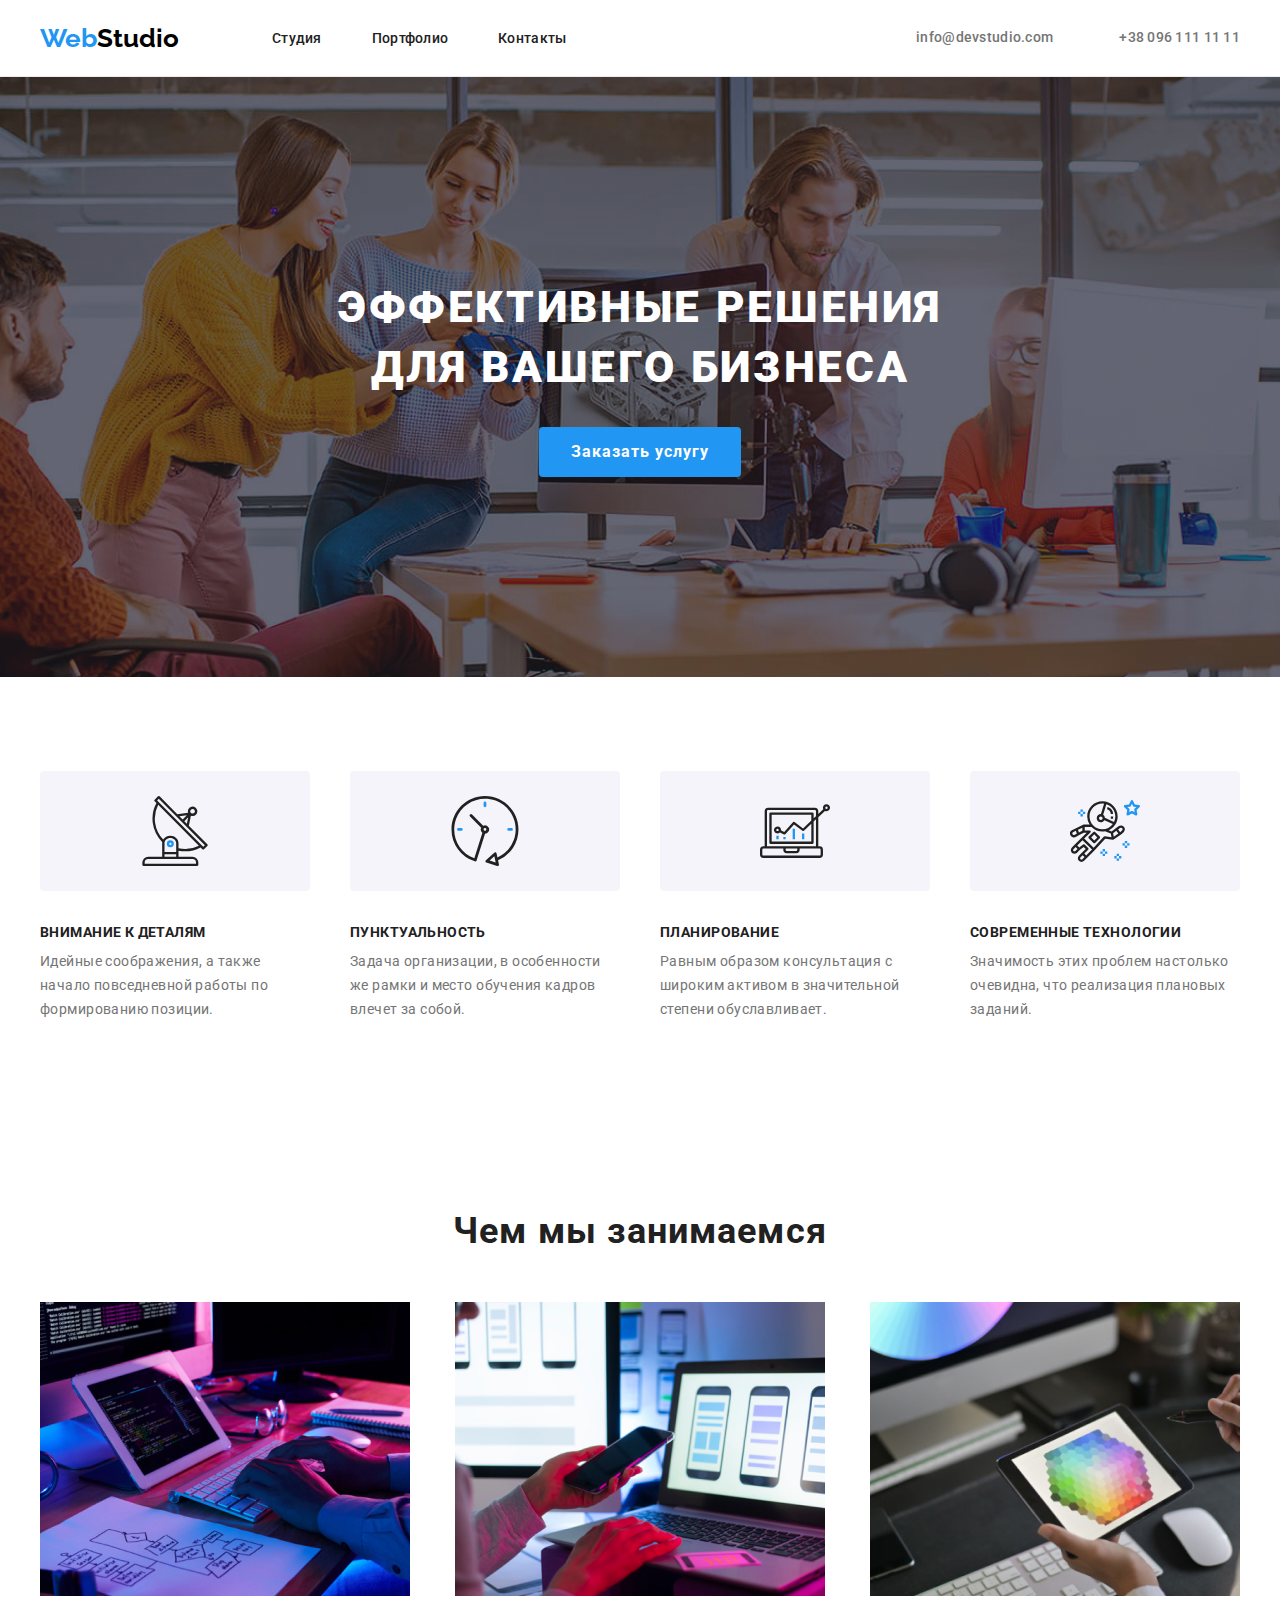
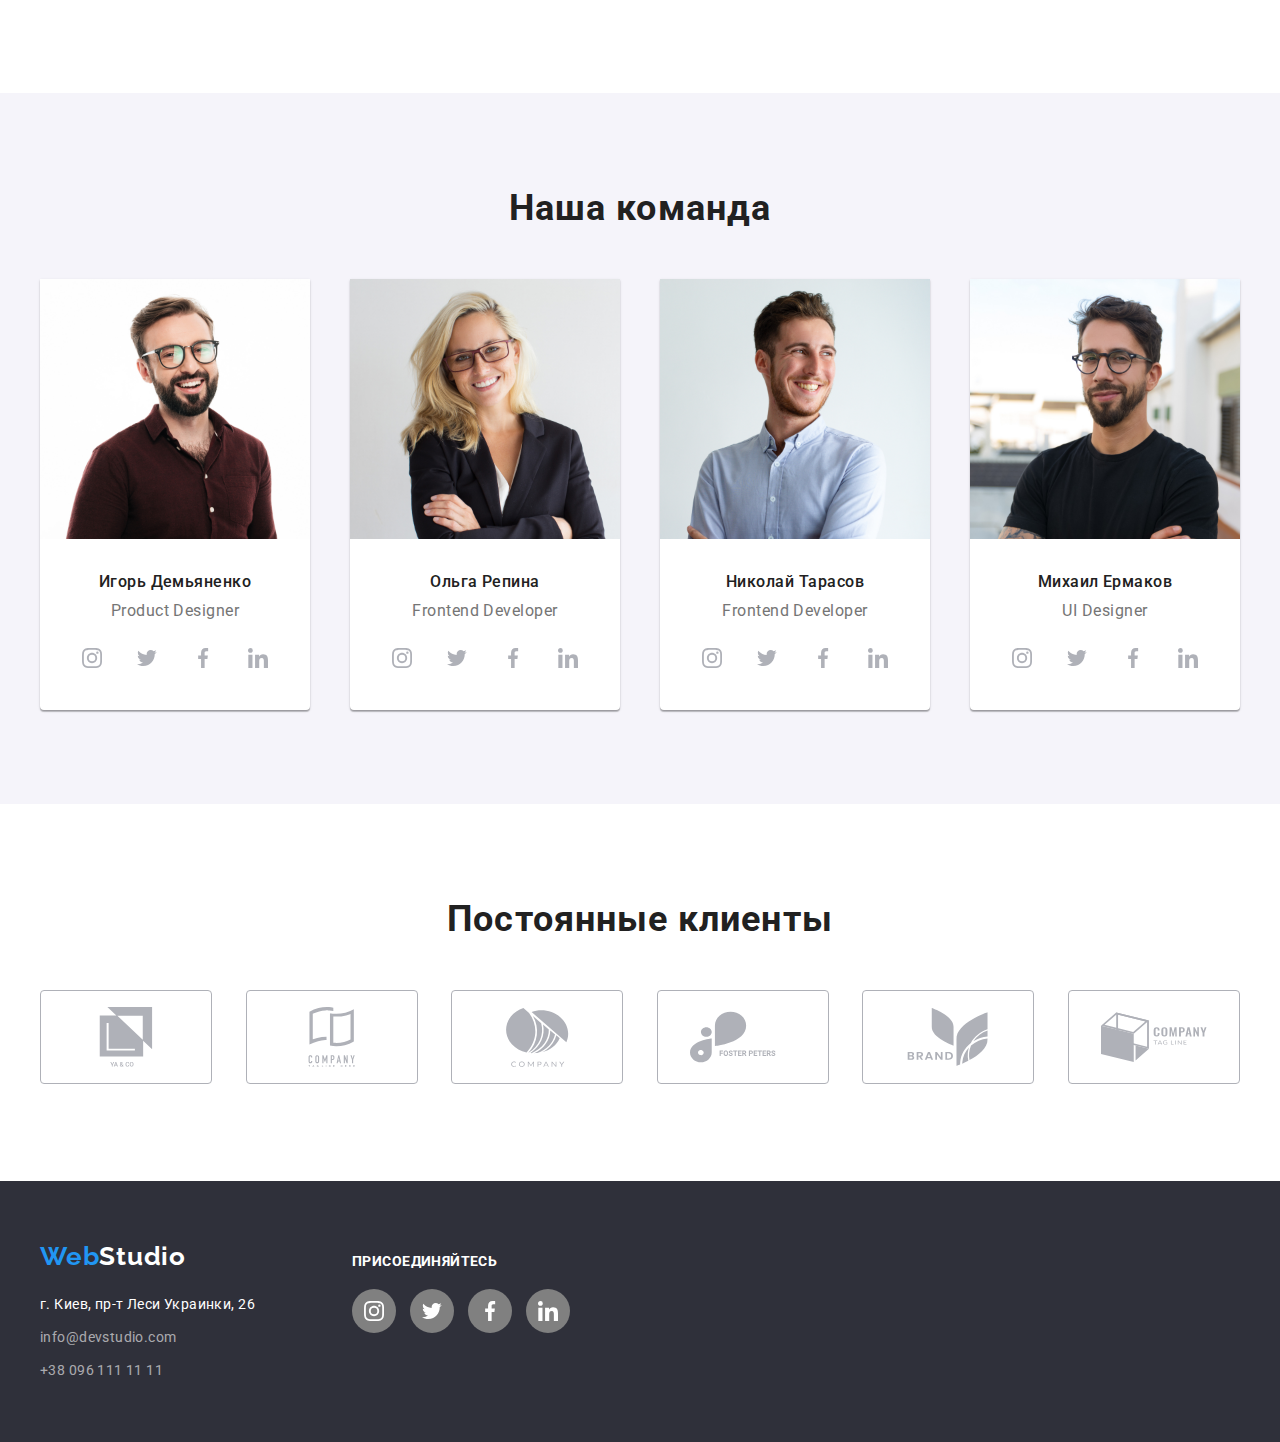
==== index.html @ 5dea4a93 "Initial commit" ====
<!DOCTYPE html>
<html lang="en">
<head>
    <meta charset="UTF-8">
    <meta http-equiv="X-UA-Compatible" content="IE=edge">
    <meta name="viewport" content="width=device-width, initial-scale=1.0">
    <title>Студия</title>
    <link rel="stylesheet" href="./css/reset.css">
    <link rel="stylesheet" href="./css/styles.css">
    <link rel="preconnect" href="https://fonts.googleapis.com">
    <link rel="preconnect" href="https://fonts.gstatic.com" crossorigin>
    <link href="https://fonts.googleapis.com/css2?family=Raleway:wght@700&family=Roboto:wght@400;500;700;900&display=swap" rel="stylesheet">
</head>
<body>
    <!--Heaeder container-->
    <header class="header">
        <div class="container">     
            <nav class="navigation">   
                <a href="./index.html" class="logo"><span class="logo-color">Web</span>Studio </a> 
                <ul class="navigation-menu">
                    <li class="navigation-menu-item"><a href="./index.html" class="navigation-menu-link active">Студия</a> </li>
                    <li class="navigation-menu-item"><a href="./portfolio.html" class="navigation-menu-link">Портфолио</a> </li>
                    <li class="navigation-menu-item"><a href="/" class="navigation-menu-link">Контакты</a> </li>
                </ul>
            </nav>  
            <ul class="contacts">
                <li class="contacts-item">
                    <a href="mailto:info@devstudio.com" class="contacts-link">
                        <svg class="contacts-icon">
                            <use href="/goit-markup-hw-04/images/svg/svg_header.svg#icon-envelope"></use>
                        </svg>info@devstudio.com
                    </a>         
                </li>
                <li class="contacts-item">
                    <a href="tel:+380961111111" class="contacts-link">
                        <svg class="contacts-icon">
                            <use href="/goit-markup-hw-04/images/svg/svg_header.svg#icon-Vector"></use>
                        </svg>+38 096 111 11 11
                    </a>
                </li>
            </ul>   
        </div>             
    </header>
    <!--Features company-->
    <main class="main">
        <section class="section-hero">
            <div class="container">
                <h1 class="hero-text">Эффективные решения для вашего бизнеса</h1>      
                <button class="button-hero">Заказать услугу</button>
            </div>     
        </section>
        <section class="special">
            <div class="container">
              <h2 class="visualy-hidden">Особенности компании</h2>
                <ul class="special-list">
                    <li class="special-item">
                        <svg class="special-icon">
                            <use href="./images/svg/svg_features.svg#icon-antenna-1"></use>
                        </svg>
                        <h3 class="header-features">Внимание к деталям</h3>
                        <p class="features-text">Идейные соображения, а также начало повседневной работы по формированию позиции.</p>
                    </li>
                    <li class="special-item">
                        <svg class="special-icon">
                            <use href="./images/svg/svg_features.svg#icon-clock-1"></use>
                        </svg>
                        <h3 class="header-features">Пунктуальность</h3>
                        <p class="features-text">Задача организации, в особенности же рамки и место обучения кадров влечет за собой.</p>
                    </li>
                    <li class="special-item">
                        <svg class="special-icon">
                            <use href="./images/svg/svg_features.svg#icon-diagram-1"></use>
                        </svg>
                        <h3 class="header-features">Планирование</h3>
                        <p class="features-text">Равным образом консультация с широким активом в значительной степени обуславливает.</p>
                    </li>
                    <li class="special-item">
                        <svg class="special-icon">
                            <use href="./images/svg/svg_features.svg#icon-astronaut-1"></use>
                        </svg>
                        <h3 class="header-features">Современные технологии</h3>
                        <p class="features-text">Значимость этих проблем настолько очевидна, что реализация плановых заданий.</p>
                    </li>
                </ul>
            </div> 
        </section>
        <!--Company occupation-->
        <section class="special">
            <div class="container">
              <h2 class="section-name">Чем мы занимаемся</h2>
                <ul class="business">
                    <li><img src="./images/img.jpg" alt="верстка" width="370"></li>
                    <li><img src="./images/img_1.jpg" alt="CSS" width="370"></li>
                    <li><img src="./images/img_2.jpg" alt="javaSkript" width="370"></li>
                </ul>         
            </div>
        </section>
        <!--Our comand-->
        <section class="our-team-section">
            <div class="container">
              <h2 class="section-name">Наша команда</h2>
                <ul class="our-team-list">
                    <li class=" our-team-item">
                     <img src="./images/img_4.jpg" alt="Игорь Демьяненко" width="270" height="260">
                        <div class="our-team-block">
                            <h3 class="name-person">Игорь Демьяненко</h3>
                            <p class="for-person">Product Designer</p>
                            <ul class="our-team">
                                <li class="our-team-list">
                                    <a href="#" class="our-team-link">
                                        <svg class="our-team-icon">
                                            <use href="./images/svg/svg_our_team.svg#icon-instagram-2"></use>
                                        </svg>
                                    </a>
                                </li>
                                <li class="our-team-list">
                                    <a href="#" class="our-team-link">
                                        <svg class="our-team-icon">
                                            <use href="./images/svg/svg_our_team.svg#icon-Group"></use>
                                        </svg>
                                    </a>
                                </li>
                                <li class="our-team-list">
                                    <a href="#" class="our-team-link">
                                        <svg class="our-team-icon">
                                            <use href="./images/svg/svg_our_team.svg#icon-facebook-1"></use>
                                        </svg>
                                    </a>
                                </li>
                                <li class="our-team-list">
                                    <a href="#" class="our-team-link">
                                        <svg class="our-team-icon">
                                            <use href="./images/svg/svg_our_team.svg#icon-linkedin-1"></use>
                                        </svg>
                                    </a>
                                </li>
                            </ul>
                        </div>
                    </li>        
                    <li class="our-team-item">
                     <img src="./images/img_7.jpg" alt="Ольга Репина" width="270" height="260">
                        <div class="our-team-block">
                            <h3 class="name-person">Ольга Репина</h3>
                            <p class="for-person">Frontend Developer</p>
                            <ul class="our-team">
                                <li class="our-team-list">
                                    <a href="#" class="our-team-link">
                                        <svg class="our-team-icon">
                                            <use href="./images/svg/svg_our_team.svg#icon-instagram-2"></use>
                                        </svg>
                                    </a>
                                </li>
                                <li class="our-team-list">
                                    <a href="#" class="our-team-link">
                                        <svg class="our-team-icon">
                                            <use href="./images/svg/svg_our_team.svg#icon-Group"></use>
                                        </svg>
                                    </a>
                                </li>
                                <li class="our-team-list">
                                    <a href="#" class="our-team-link">
                                        <svg class="our-team-icon">
                                            <use href="./images/svg/svg_our_team.svg#icon-facebook-1"></use>
                                        </svg>
                                    </a>
                                </li>
                                <li class="our-team-list">
                                    <a href="#" class="our-team-link">
                                        <svg class="our-team-icon">
                                            <use href="./images/svg/svg_our_team.svg#icon-linkedin-1"></use>
                                        </svg>
                                    </a>
                                </li>
                            </ul>
                        </div>           
                    </li>
                    <li class="our-team-item">
                     <img src="./images/img_6.jpg" alt="Николай Тарасов" width="270" height="260">
                        <div class="our-team-block">
                            <h3 class="name-person">Николай Тарасов</h3>
                            <p class="for-person">Frontend Developer</p>
                            <ul class="our-team">
                                <li class="our-team-list">
                                    <a href="#" class="our-team-link">
                                        <svg class="our-team-icon">
                                            <use href="./images/svg/svg_our_team.svg#icon-instagram-2"></use>
                                        </svg>
                                    </a>
                                </li>
                                <li class="our-team-list">
                                    <a href="#" class="our-team-link">
                                        <svg class="our-team-icon">
                                            <use href="./images/svg/svg_our_team.svg#icon-Group"></use>
                                        </svg>
                                    </a>
                                </li>
                                <li class="our-team-list">
                                    <a href="#" class="our-team-link">
                                        <svg class="our-team-icon">
                                            <use href="./images/svg/svg_our_team.svg#icon-facebook-1"></use>
                                        </svg>
                                    </a>
                                </li>
                                <li class="our-team-list">
                                    <a href="#" class="our-team-link">
                                        <svg class="our-team-icon">
                                            <use href="./images/svg/svg_our_team.svg#icon-linkedin-1"></use>
                                        </svg>
                                    </a>
                                </li>
                            </ul>
                        </div>
                    </li>
                    <li class="our-team-item">
                     <img src="./images/img_5.jpg" alt="Михаил Ермаков" width="270" height="260">
                        <div class="our-team-block">
                            <h3 class="name-person">Михаил Ермаков</h3>
                            <p class="for-person">UI Designer</p>
                            <ul class="our-team">
                                <li class="our-team-list">
                                    <a href="#" class="our-team-link">
                                        <svg class="our-team-icon">
                                            <use href="./images/svg/svg_our_team.svg#icon-instagram-2"></use>
                                        </svg>
                                    </a>
                                </li>
                                <li class="our-team-list">
                                    <a href="#" class="our-team-link">
                                        <svg class="our-team-icon">
                                            <use href="./images/svg/svg_our_team.svg#icon-Group"></use>
                                        </svg>
                                    </a>
                                </li>
                                <li class="our-team-list">
                                    <a href="#" class="our-team-link">
                                        <svg class="our-team-icon">
                                            <use href="./images/svg/svg_our_team.svg#icon-facebook-1"></use>
                                        </svg>
                                    </a>
                                </li>
                                <li class="our-team-list">
                                    <a href="#" class="our-team-link">
                                        <svg class="our-team-icon">
                                            <use href="./images/svg/svg_our_team.svg#icon-linkedin-1"></use>
                                        </svg>
                                    </a>
                                </li>
                            </ul>
                        </div>
                    </li>
                </ul>
            </div>
        </section>
        <section class="permanent-clients">
            <div class="container">
                <h2 class="permanent-clients-title">Постоянные клиенты</h2>
                <ul class="permanent-clients-list">
                    <li class="permanent-clients-item">
                        <svg class="permanent-clients-icon">
                            <use href="./images/svg/svg_permanent-clients.svg#icon-a"></use>
                        </svg>
                    </li>
                    <li class="permanent-clients-item">
                        <svg class="permanent-clients-icon">
                            <use href="./images/svg/svg_permanent-clients.svg#icon-b"></use>
                        </svg>
                    </li>
                    <li class="permanent-clients-item">
                        <svg class="permanent-clients-icon">
                            <use href="./images/svg/svg_permanent-clients.svg#icon-c"></use>
                        </svg>
                    </li>
                    <li class="permanent-clients-item">
                        <svg class="permanent-clients-icon">
                            <use href="./images/svg/svg_permanent-clients.svg#icon-d"></use>
                        </svg>
                    </li>
                    <li class="permanent-clients-item">
                        <svg class="permanent-clients-icon">
                            <use href="./images/svg/svg_permanent-clients.svg#icon-i"></use>
                        </svg>
                    </li>
                    <li class="permanent-clients-item">
                        <svg class="permanent-clients-icon">
                            <use href="./images/svg/svg_permanent-clients.svg#icon-f"></use>
                        </svg>
                    </li>
                </ul>
            </div>
        </section>
    </main>
    <!--Footer-->
    <footer class="footer">
        <div class="container footer-flex">  
            <div class="footer-box">
                <a href="./index.html" class="logo-footer"><span class="logo-color">Web</span>Studio</a>
                <address class="footer-adress">
                    <ul>
                        <li class="footer-address-item"><a href="#" class="actual-address">г. Киев, пр-т Леси Украинки, 26</a></li>
                        <li class="footer-address-item"><a href="mailto:info@devstudio.com" class="actual-contact">info@devstudio.com</a></li>
                        <li class="footer-address-item"><a href="tel:+380961111111" class="actual-contact">+38 096 111 11 11</a></li>
                    </ul>   
                </address>
            </div>
            <div class="sign-in">
                <h2 class="sign-in-title">присоединяйтесь</h2>
                <ul class="sign-in-list">
                    <li class="sign-in-item">
                        <a href="#" class="sign-in-link">
                            <svg class="sign-in-icon">
                                <use href="./images/svg/svg_our_team.svg#icon-instagram-2"></use>
                            </svg>
                        </a>
                    </li>
                    <li class="sign-in-item">
                        <a href="#" class="sign-in-link">
                            <svg class="sign-in-icon">
                                <use href="./images/svg/svg_our_team.svg#icon-Group"></use>
                            </svg>
                        </a>
                    </li>
                    <li class="sign-in-item">
                        <a href="#" class="sign-in-link">
                            <svg class="sign-in-icon">
                                <use href="./images/svg/svg_our_team.svg#icon-facebook-1"></use>
                            </svg>
                      </a>
                    </li>
                    <li class="sign-in-item">
                        <a href="#" class="sign-in-link">
                            <svg class="sign-in-icon">
                                <use href="./images/svg/svg_our_team.svg#icon-linkedin-1"></use>
                            </svg>
                         </a>
                    </li>
                </ul>
            </div>
        </div> 
        
    </footer>
</body>
</html>
---- css/styles.css ----
* {
    text-decoration: none;
}
.container {
    max-width: 1200px;
    margin: 0 auto;
}
.logo {
    font-family: 'Raleway', sans-serif;
    font-weight: 700;
    font-size: 26px;
    text-decoration: none;
    color: black;
    margin-right: 43px;   
}
.logo-color {
 color:#2196F3;
}
.visualy-hidden {
    position: absolute;
    width: 1px;
    height: 1px;
    margin: -1px;
    border: 0;
    padding: 0;
    white-space: nowrap;
    clip-path: inset(100%);
    clip: rect(0 0 0 0);
    overflow: hidden;    
}

/* __HEADER__ */



.header {
    padding: 25px 0;
    border-bottom: 1px solid #ECECEC;
}

.navigation {
    display: flex;
    align-items: center;
 
}
 .header .container {
    display: flex;
    justify-content: space-between;
    align-items: center;

    
}
.navigation-menu  {
    display:flex;
    justify-items: center;
    text-decoration: none;
 }
 .navigation-menu-item {
    margin-left: 50px;
}

.navigation-menu-link {
    font-family: 'Roboto', sans-serif; 
    font-weight: 500;
    font-size: 14px;
    letter-spacing: 0.02em;
    text-decoration: none;
    color: #212121;
}
.navigation-menu-link:hover {
    color: #2196F3;
}

.contacts {
    display: flex;
    align-items: center;
    

}
.contacts-item {
    display: flex ;
    align-items: center;
}
.contacts-item:last-child {
    margin-left: 30px;
}

.contacts-link {
    font-family: 'Roboto', sans-serif;
    font-weight: 500;
    font-size: 14px;
    letter-spacing: 0.02em;
    text-decoration: none;
    color: #757575;
    transition: 0.4s;
}
.contacts-link {
    display: flex;
    text-align: center;
}

.contacts-link:hover {
    color: #2196F3
}
.contacts-icon:hover
.active {
    color: #2196F3;
}


/* _HERO__ */

.section-hero {
background: linear-gradient(rgba(47, 48, 58, 0.4), rgba(47, 48, 58, 0.4)), url(../images/Img_backgraund.jpg) center/cover no-repeat;
background-color: #2F303A;
text-align: center;
padding: 200px 0;
} 
.hero-text{
font-family: 'Roboto', sans-serif;
font-weight: 900;
font-size: 44px;
line-height: 60px;
letter-spacing: 0.06em;
text-transform: uppercase;
color: rgb(255, 255, 255);
margin: 0 auto;
width: 696px;
}
.button-hero {
font-family: 'Roboto', sans-serif;
font-weight: 700;
font-size: 16px;
line-height: 30px;
background-color: #2196F3;
color:#FFFFFF;
padding: 10px 32px;
border-radius: 4px;
letter-spacing: 0.06em;
border: none;
margin-top: 30px;

}
.header-features {
font-family: 'Roboto';
font-weight: 700;
font-size: 14px;
line-height: 16px;
letter-spacing: 0.03em;
text-transform: uppercase;
color: #212121;
margin-bottom: 10px;
}
.features-text {
font-family: 'Roboto';
font-size: 14px;
line-height: 1.71;
letter-spacing: 0.03em; 
color: #757575;
max-width: 270px;      
}
.section-name {
font-family: 'Roboto', sans-serif;
font-weight: 700;
font-size: 36px;
line-height: 42px;
text-align: center;
letter-spacing: 0.03em;
color: #212121;    
margin-bottom: 50px;
}

.name-person {
font-family: 'Roboto';
font-weight: 500;
font-size: 16px;
line-height: 19px; 
letter-spacing: 0.03em;   
color: #212121; 
margin-bottom: 10px;
}
.for-person {
font-family: 'Roboto';
font-size: 16px;
line-height: 19px;
letter-spacing: 0.03em;   
color: #757575;  
margin-bottom: 16px;  
}


/* __SPECIAL COMPANY */

.special-list {
    display: flex;
    justify-content: space-between;
}

.special {
    padding: 94px 0;
}


/* __BUSINESS */

.business {
    display: flex;
    justify-content: space-between;
}


/* OUR COMAND */
.our-team-section {
    background: #F5F4FA; 
    padding: 94px 0;   
    }

.our-team-list {
    display: flex;
    justify-content: space-between;
}
.our-team-block {
    padding: 30px 30px;
    text-align: center;
}
.our-team-item {
    box-shadow: 0px 1px 3px rgba(0, 0, 0, 0.12), 0px 1px 1px rgba(0, 0, 0, 0.14), 0px 2px 1px rgba(0, 0, 0, 0.2);
    border-radius: 0px 0px 4px 4px;
    background-color: #FFFFFF;

}

 /* permanent-clients */

 .permanent-clients {
    padding: 94px 0;
}
.permanent-clients-title {
   font-family: 'Roboto', sans-serif;
   font-weight: 700;
   font-size: 36px;
   line-height: 42px;
   text-align: center;
   letter-spacing: 0.03em;
   color: #212121;
   margin-bottom: 50px;
}
.permanent-clients-list {
    display: flex;
    justify-content: space-between;
}
.permanent-clients-icon {
    height: 60px;
    width: 106px;
    padding: 16px 32px;
    border: 1px solid #AFB1B8;
    border-radius: 4px;
    fill: #AFB1B8;
    ;
}
.permanent-clients-icon:hover {
    fill: #2196F3;
    border-color: #2196F3;
}

/* __FOOTER__ */



.footer {
background-color: #2F303A;
padding: 60px 0;
}
.footer-flex {
    display: flex;
}
.footer-box {
    margin-right: 70px;
    width: 230px;
}

.logo-footer {
    display: inline-block;
    font-family: 'Raleway', sans-serif;
    font-weight: 700;
    font-size: 26px;
    text-decoration: none;
    letter-spacing: 0.03em;
    line-height: 31px;
    color: #FFFFFF;
    margin-bottom: 20px;
}
.footer-address-item {
    margin-bottom: 9px;
}
.footer-address-item:last-child {
    margin-bottom: 0;
}

.sign-in {
    padding: 12px;
}

.sign-in-title {
    font-family: 'Roboto', sans-serif;
    font-weight:700;
    font-size: 14px;
    line-height: 16px;
    letter-spacing: 0.03em;
    text-transform: uppercase;
    color: #FFFFFF;
    margin-bottom: 20px;
}
.sign-in-item {
    display: inline-block;
    margin-right: 10px;
    
}

.sign-in-icon {
    
    height: 20px;
    width: 20px;
    fill:#FFFFFF;
}
    .sign-in-icon:hover {
    border-color: #2196F3;
    }
    .sign-in-link {
    display: flex;
    justify-content: center;
    align-items: center;
    width: 44px;
    height: 44px;
    border-radius: 50%;
    background-color: gray;
    }
    .sign-in-link:hover {
        background-color: #2196F3;
    }



.actual-address {
font-family: 'Roboto', sans-serif;
font-size: 14px;
line-height: 24px;
letter-spacing: 0.03em;
text-decoration: none;  
color: #FFFFFF;
}
.actual-contact {
font-family: 'Roboto';
font-size: 14px;
line-height: 24px;
letter-spacing: 0.03em;
text-decoration: none;
color: rgba(255, 255, 255, 0.6);
}


/* ПОРТФОЛИО  */

/* __BTN */
.filters-button-list {
    display: flex;
    justify-content: center;
    margin-bottom: 20px;

}   
.filters-button:hover, .filters-button:focus{
    background-color: #2196F3;
    color: #FFFFFF;     
    box-shadow: 0px 3px 1px rgba(0, 0, 0, 0.1), 0px 1px 2px rgba(0, 0, 0, 0.08), 0px 2px 2px rgba(0, 0, 0, 0.12);
}
.filters-button {
 margin: 0 4px;
 background: #F5F4FA;
 border-radius: 4px;
 padding: 6px 22px;
 
}


.filters-button {
background-color: #F5F4FA;
border-radius: 4px;
font-family: 'Roboto';
font-weight: 500;
font-size: 16px;
line-height: 26px;
letter-spacing: 0.03em;
color: #212121;
border: none;
}
.project .portfolio-title {
font-family: 'Roboto';
font-weight: 700;
font-size: 18px;
line-height: 36px;   
letter-spacing: 0.06em;
color: #212121;
margin-bottom: 4px;   
}
.project .portfolio-text {
font-family: 'Roboto';
font-size: 16px;
line-height: 30px;
letter-spacing: 0.03em;
color: #757575;  
}
.project {
    padding: 94px 0;
}


.portfolio-list {
    display: flex;
    justify-content: space-between;
    flex-wrap: wrap;
}
.portfolio-item {
    background: #FFFFFF;
    border: 1px solid #EEEEEE;
    margin-top: 30px;

}
.portfolio-item:hover {
    box-shadow: 0px 1px 1px rgba(0, 0, 0, 0.12), 0px 4px 4px rgba(0, 0, 0, 0.06), 1px 4px 6px rgba(0, 0, 0, 0.16);
}
.portfolio-item-block {
    padding: 20px 24px;
    text-align: left;
}  


/* SVG */

/* header */
.contacts-icon {

    width: 16px;
    height: 16px;
    fill: #757575;
    transition: 0.4s;
    margin: 0 10px;
    
}   
.contacts-icon:hover {
    fill: #2196F3;
}

/* Special */
.special-icon {
    width: 70px;
    height: 70px;
    padding: 25px 100px;
    background-color: #F5F4FA;
    border-radius: 4px;
    margin-bottom: 30px;
}
/* Our-team */
.our-team {
    display: flex;
    justify-content: space-between;
}
.our-team-link {
    display: flex;
    justify-content: center;
    align-items: center;
    height: 44px;
    width: 44px;
    text-align: center;
    border-radius: 50%;
    transition: 0.4s;
}
.our-team-link:hover {
    background-color: #2196F3;
}
.our-team-link:hover .our-team-icon {
    fill: #FFFFFF;
}

.our-team-icon {
    width: 20px;
    height: 20px;
    fill: #AFB1B8;
    transition: 0.4s;
    
}
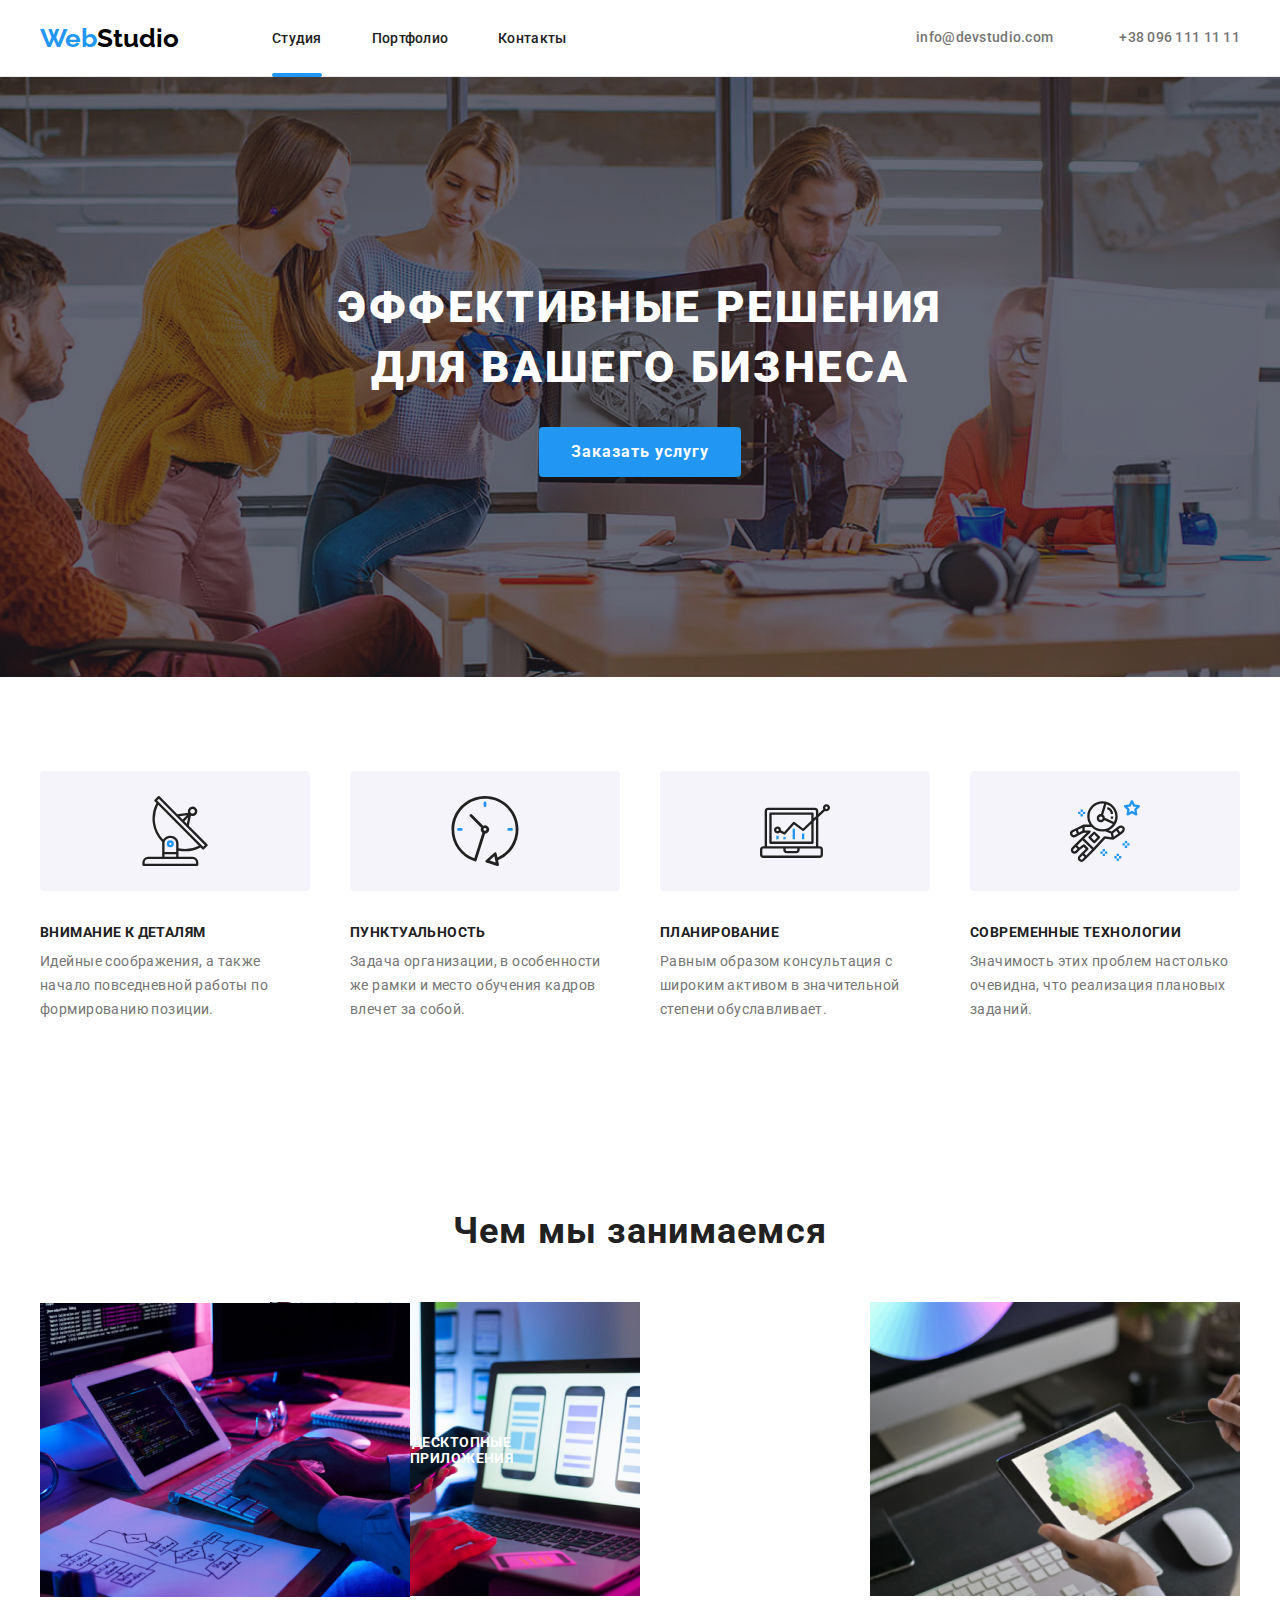
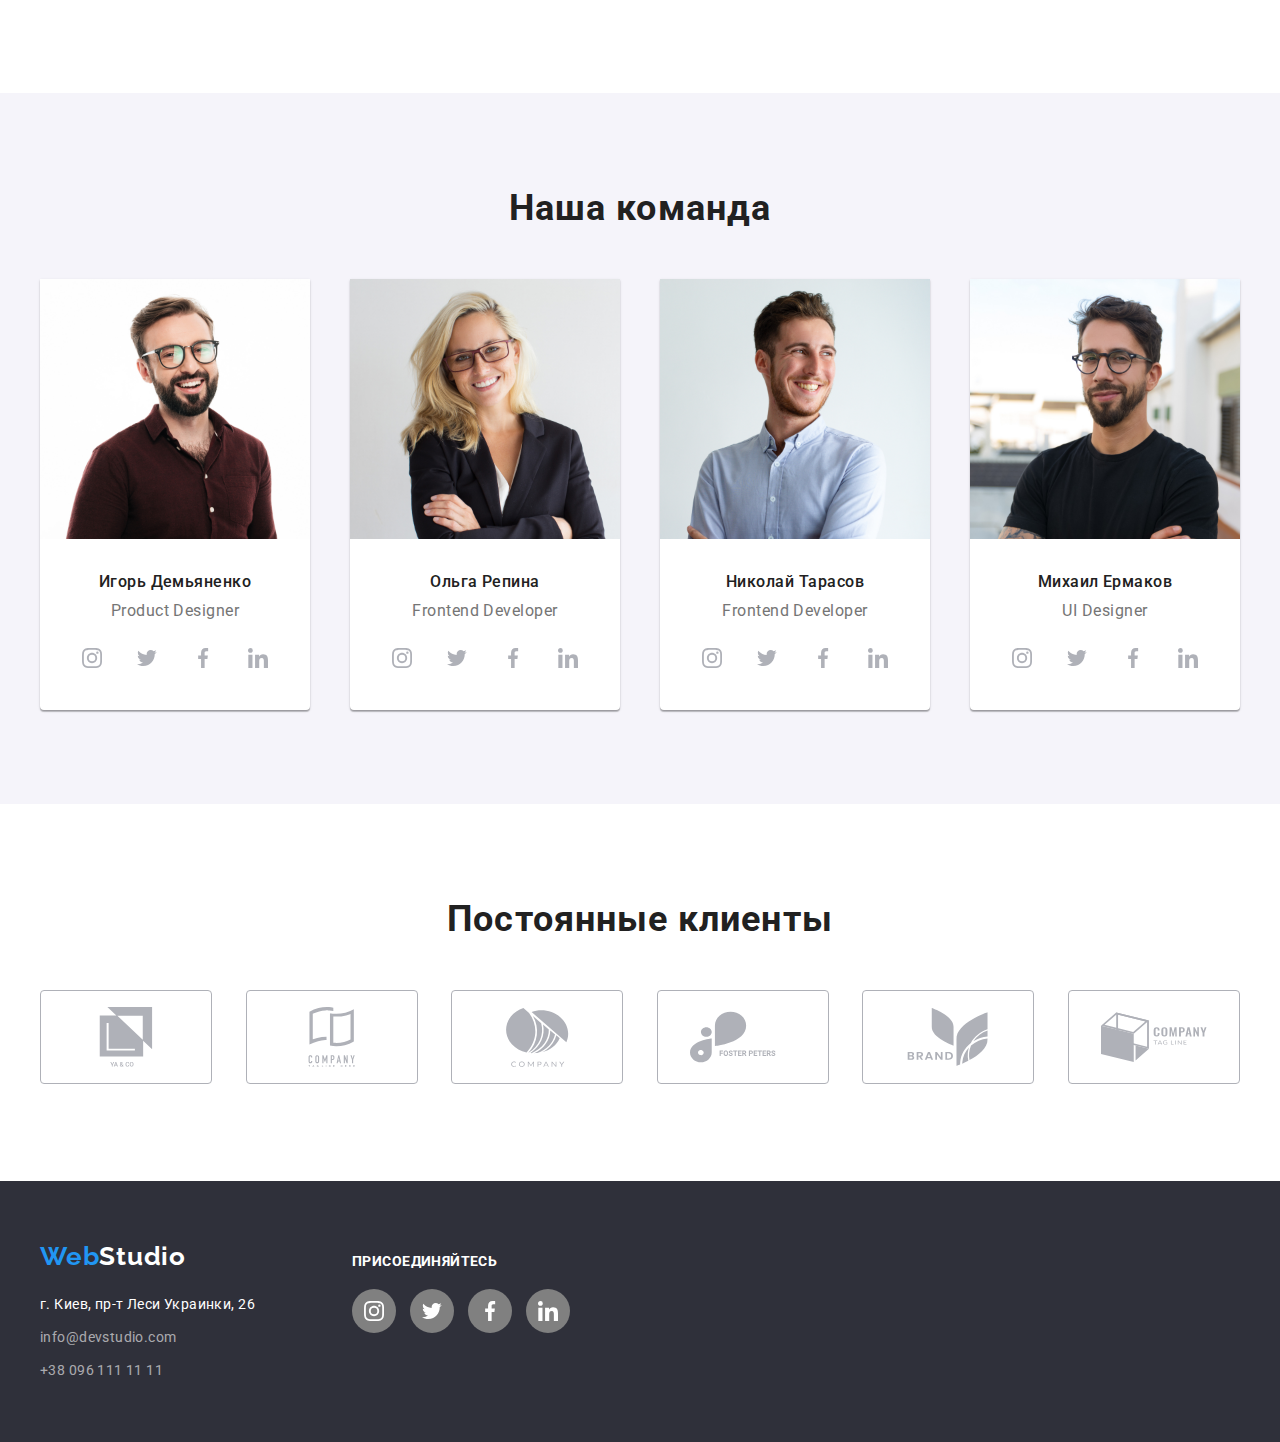
==== commit 3df8001e: "сделал портофлио" ====
--- a/index.html
+++ b/index.html
@@ -18,7 +18,7 @@
             <nav class="navigation">   
                 <a href="./index.html" class="logo"><span class="logo-color">Web</span>Studio </a> 
                 <ul class="navigation-menu">
-                    <li class="navigation-menu-item"><a href="./index.html" class="navigation-menu-link active">Студия</a> </li>
+                    <li class="navigation-menu-item underline"><a href="./index.html" class="navigation-menu-link active">Студия</a> </li>
                     <li class="navigation-menu-item"><a href="./portfolio.html" class="navigation-menu-link">Портфолио</a> </li>
                     <li class="navigation-menu-item"><a href="/" class="navigation-menu-link">Контакты</a> </li>
                 </ul>
@@ -45,8 +45,13 @@
     <main class="main">
         <section class="section-hero">
             <div class="container">
-                <h1 class="hero-text">Эффективные решения для вашего бизнеса</h1>      
-                <button class="button-hero">Заказать услугу</button>
+                <h1 class="hero-text">Эффективные решения для вашего бизнеса</h1>
+                <button class="button-hero" data-modal-open>Заказать услугу</button>
+                <div class="backdrop is-hidden" data-modal>               
+                    <div class="modal">
+                        <div class="modal-close" data-modal-close></div>
+                    </div>
+                </div>          
             </div>     
         </section>
         <section class="special">
@@ -89,9 +94,18 @@
             <div class="container">
               <h2 class="section-name">Чем мы занимаемся</h2>
                 <ul class="business">
-                    <li><img src="./images/img.jpg" alt="верстка" width="370"></li>
-                    <li><img src="./images/img_1.jpg" alt="CSS" width="370"></li>
-                    <li><img src="./images/img_2.jpg" alt="javaSkript" width="370"></li>
+                    <li class="business-list">
+                        <div class="business-item">
+                            <img src="./images/img.jpg" alt="верстка" width="370">
+                            <div class="business-text-box">
+                                <p class="business-text">Десктопные приложения</p>
+                            </div>
+                        </div>
+                    </li>
+                    <li><img src="./images/img_1.jpg" alt="CSS" width="370">
+                    </li>
+                    <li><img src="./images/img_2.jpg" alt="javaSkript" width="370">
+                    </li>
                 </ul>         
             </div>
         </section>
@@ -335,8 +349,8 @@
                     </li>
                 </ul>
             </div>
-        </div> 
-        
+        </div>    
     </footer>
+    <script src="./js/modal.js"></script>
 </body>
 </html> --- a/css/styles.css
+++ b/css/styles.css
@@ -36,6 +36,19 @@
 .header {
     padding: 25px 0;
     border-bottom: 1px solid #ECECEC;
+}
+.underline {
+    position: relative;
+}
+.underline ::after {
+    content: '';
+    position: absolute;
+    width: 100%;
+    height: 4px;
+    left: 0px;
+    bottom: -31px;
+    background-color: #2196F3;
+    border-radius: 4px;
 }
 
 .navigation {
@@ -188,6 +201,68 @@
 margin-bottom: 16px;  
 }
 
+/* Modal */
+
+.backdrop {
+    position: fixed;
+    display: flex;
+    justify-content: center;
+    align-items: center;
+    height: 100%;
+    width: 100%;
+    top: 0;
+    left: 0;
+    background: rgba(0, 0, 0, 0.2);
+    transition: 0.4s;
+}
+.modal {
+    display: flex;
+    position: absolute;
+    height: 581px;
+    width: 528px;
+    background: #FFFFFF;
+    border-radius: 4px;
+    
+}
+.modal-close {
+    position: absolute;
+    top:2%;
+    right: 2%;
+    width: 30px;
+    height: 30px;
+    border: 1px solid rgba(0, 0, 0, 0.1);
+    border-radius: 50%;
+    
+}
+.modal-close::before,
+ .modal-close::after {
+    content: '';
+    position: absolute;
+    top: 50%;
+    left: 50%;
+    width: 15px;
+    height: 2px;
+    background-color: #000;    
+}
+.modal-close::before {
+    transform: translate(-50%, -50%) rotate(45deg);
+}
+.modal-close::after {
+    transform: translate(-50%, -50%) rotate(-45deg);
+}
+
+.modal-close:hover::before,
+ .modal-close:hover::after {
+     background-color: blue;
+ }
+
+ .backdrop.is-hidden {
+    opacity: 0;
+    visibility: hidden;
+}
+
+
+
 
 /* __SPECIAL COMPANY */
 
@@ -206,6 +281,27 @@
 .business {
     display: flex;
     justify-content: space-between;
+}
+.business-list {
+    position: relative;
+}
+.business-item {
+    position: absolute;
+    display: flex;
+    align-items: center;
+    width: 100%;
+    height: 100%;
+    background: rgba(47, 48, 58, 0.8);
+}
+.business-text {
+    font-family: 'Roboto', sans-serif;
+    font-weight: 700;
+    font-size: 14px;
+    line-height: 16px;
+    text-align: center;
+    letter-spacing: 0.03em;
+    text-transform: uppercase;
+    color: #fff;
 }
 
 
@@ -420,6 +516,7 @@
     flex-wrap: wrap;
 }
 .portfolio-item {
+    
     background: #FFFFFF;
     border: 1px solid #EEEEEE;
     margin-top: 30px;
@@ -431,7 +528,37 @@
 .portfolio-item-block {
     padding: 20px 24px;
     text-align: left;
+}
+.item {
+    display: inline-block;
 }  
+.item-img {
+    position: relative;
+    overflow: hidden;
+}
+.item-img-capture {
+    position: absolute;
+    display: flex;
+    align-items: center;
+    top: 100%;
+    left: 0;
+    width: 100%;
+    height: 100%;
+    padding: 24px;
+    background-color: rgba(33, 150, 243, 0.9);
+    transition: 0.4s;
+}
+
+.item:hover .item-img-capture {
+    top: 0%;
+}
+
+.item-img-capture-text {
+    font-size: 18px;
+    line-height: 28px;
+    color: #fff;
+}
+
 
 
 /* SVG */
@@ -489,3 +616,6 @@
     
 }   
 
+
+
+/*  */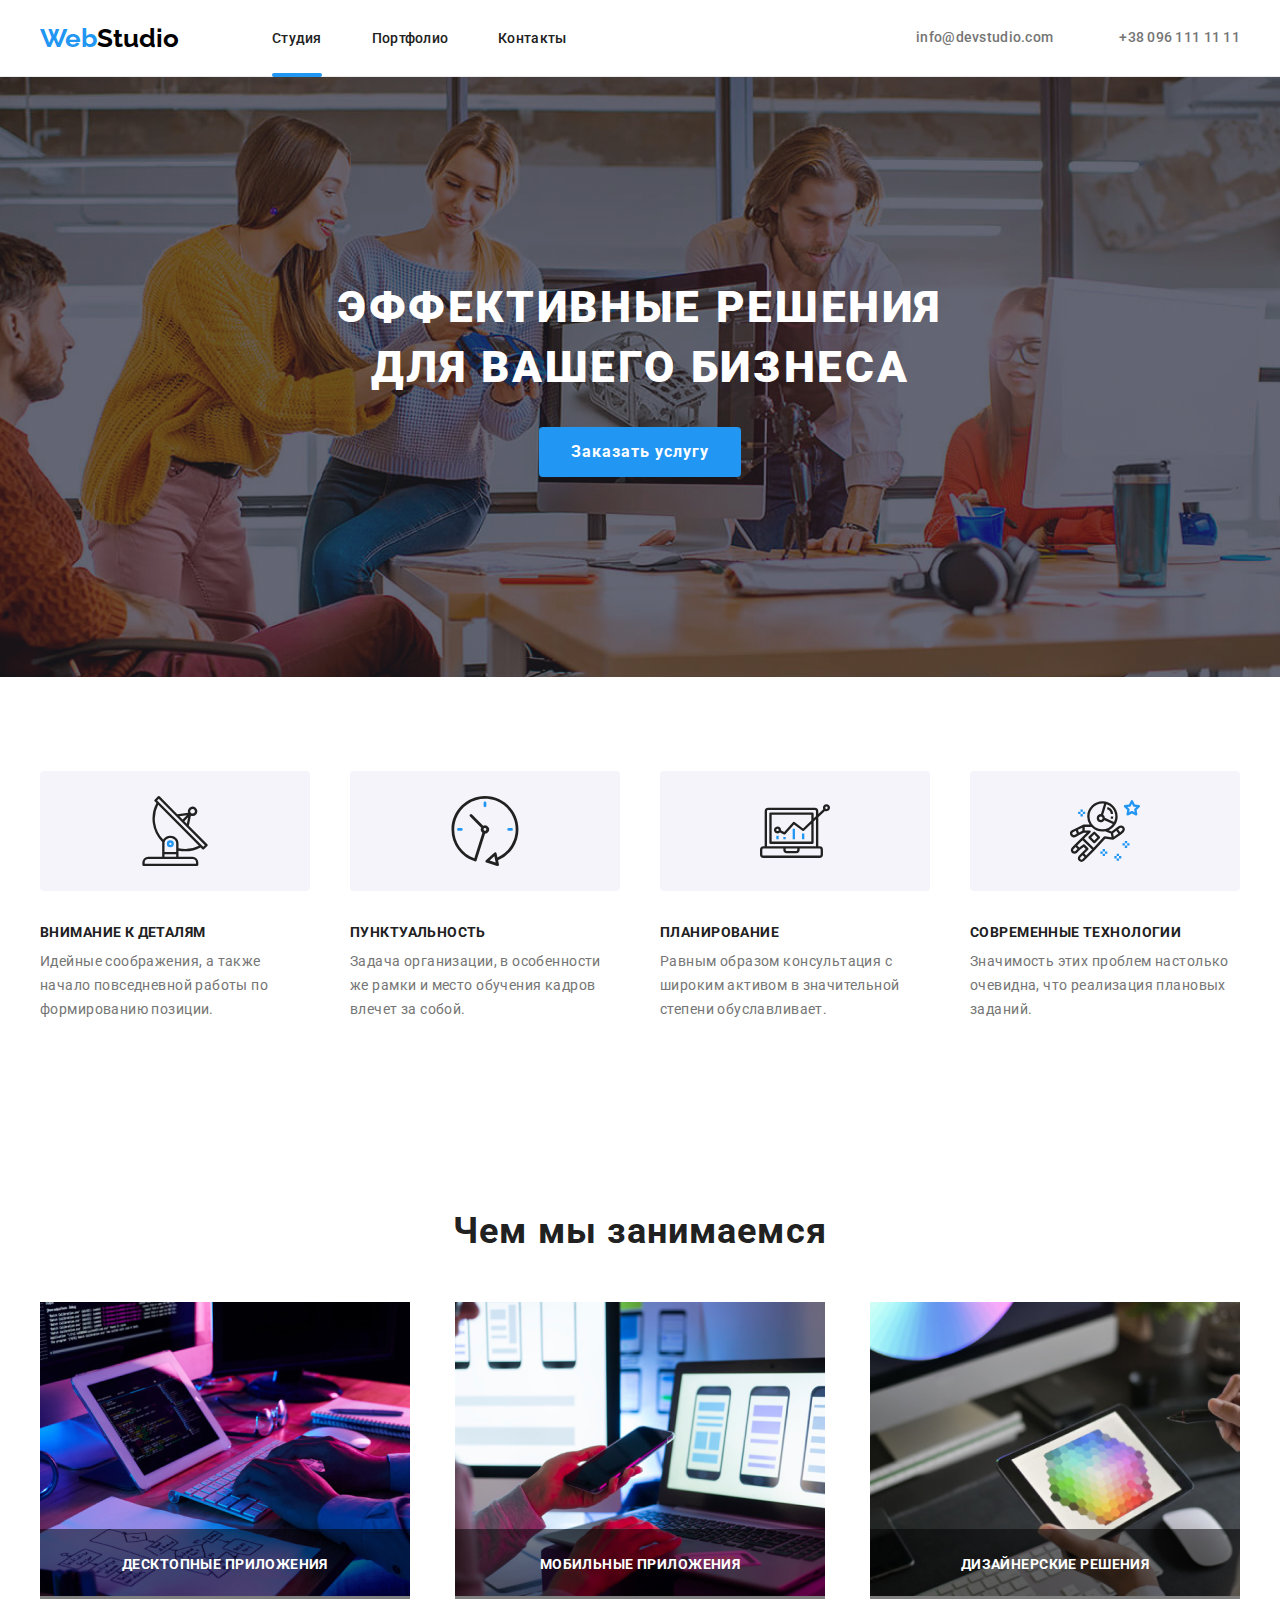
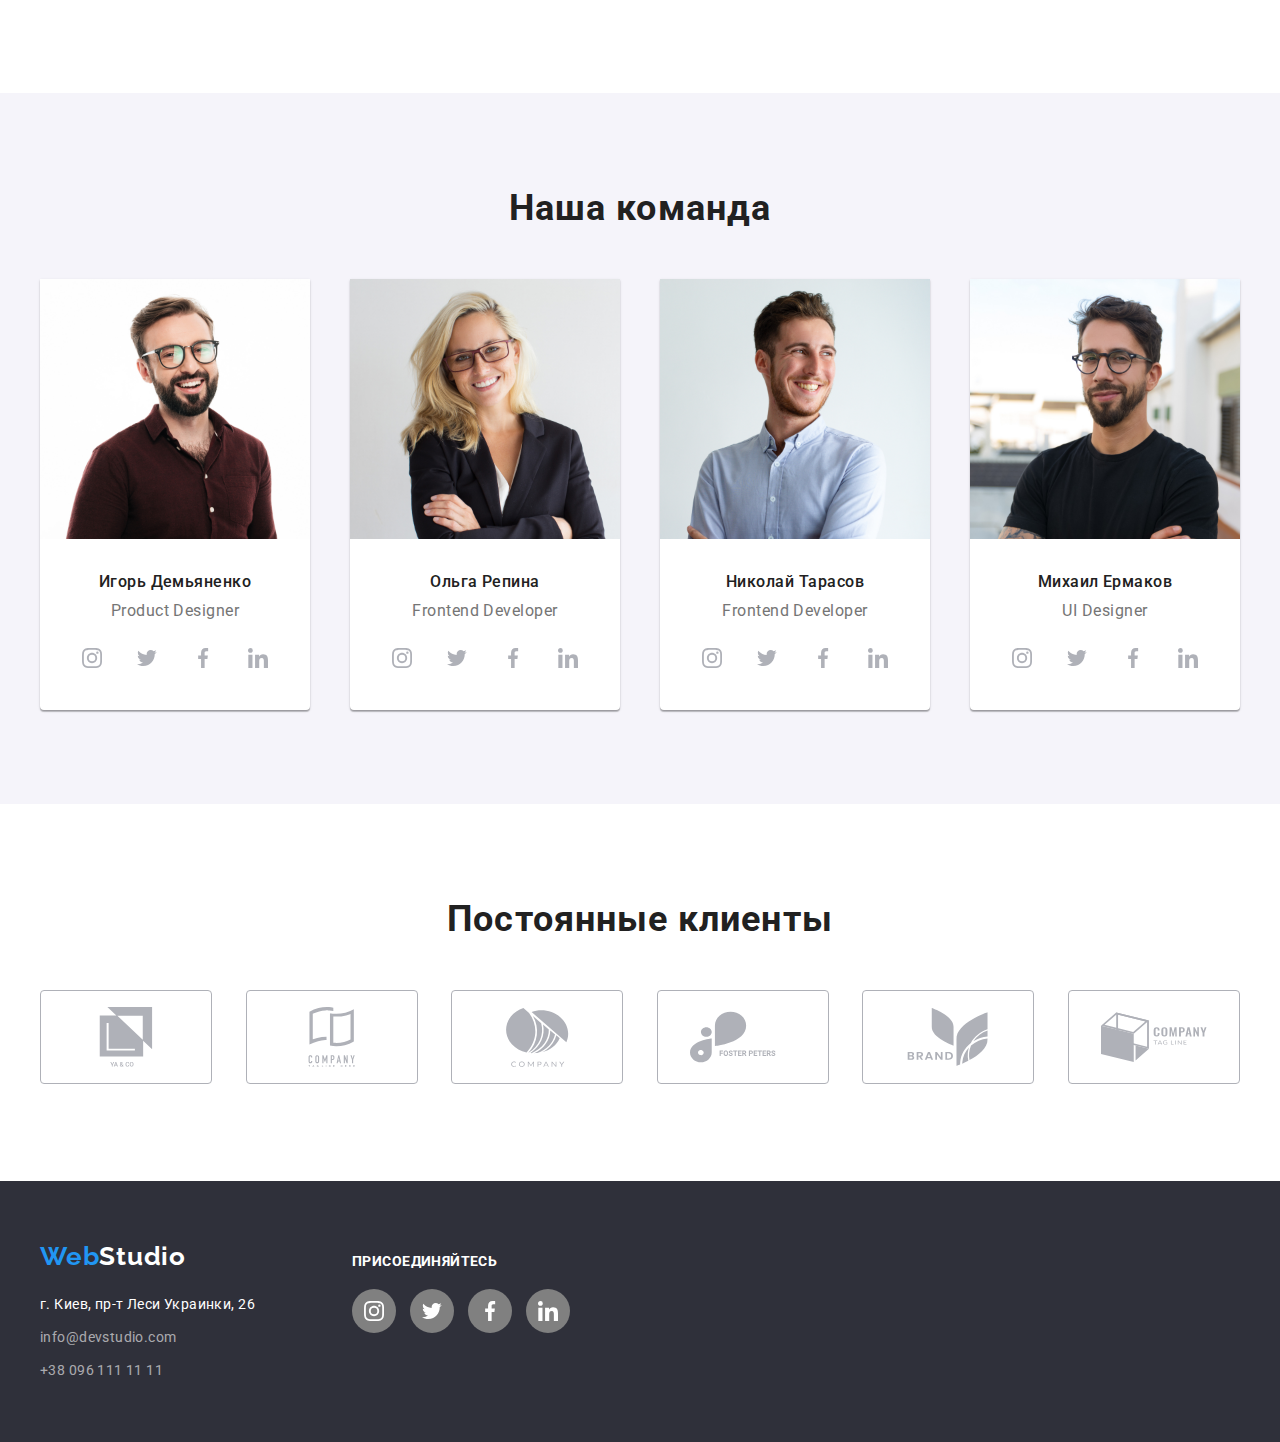
==== commit 0ad8879f: "finish it!" ====
--- a/index.html
+++ b/index.html
@@ -95,16 +95,24 @@
               <h2 class="section-name">Чем мы занимаемся</h2>
                 <ul class="business">
                     <li class="business-list">
-                        <div class="business-item">
-                            <img src="./images/img.jpg" alt="верстка" width="370">
-                            <div class="business-text-box">
-                                <p class="business-text">Десктопные приложения</p>
-                            </div>
-                        </div>
-                    </li>
-                    <li><img src="./images/img_1.jpg" alt="CSS" width="370">
-                    </li>
-                    <li><img src="./images/img_2.jpg" alt="javaSkript" width="370">
+                        
+                        <img src="./images/img.jpg" alt="верстка" width="370">
+                        <div class="business-text-box">
+                            <p class="business-text">Десктопные приложения</p>
+                        </div>
+                        
+                    </li>
+                    <li class="business-list">
+                        <img src="./images/img_1.jpg" alt="CSS" width="370" >
+                        <div class="business-text-box">
+                            <p class="business-text">Мобильные приложения</p>
+                        </div>
+                    </li>
+                    <li class="business-list">
+                        <img src="./images/img_2.jpg" alt="javaSkript" width="370">
+                        <div class="business-text-box">
+                            <p class="business-text">Дизайнерские решения</p>
+                        </div>
                     </li>
                 </ul>         
             </div>
--- a/css/styles.css
+++ b/css/styles.css
@@ -293,6 +293,14 @@
     height: 100%;
     background: rgba(47, 48, 58, 0.8);
 }
+.business-text-box {
+    position: absolute;
+    width: 100%;
+    left: 0;
+    bottom: 0;
+    padding: 27px;
+    background-color: rgba(0, 0, 0, 0.5);
+}
 .business-text {
     font-family: 'Roboto', sans-serif;
     font-weight: 700;
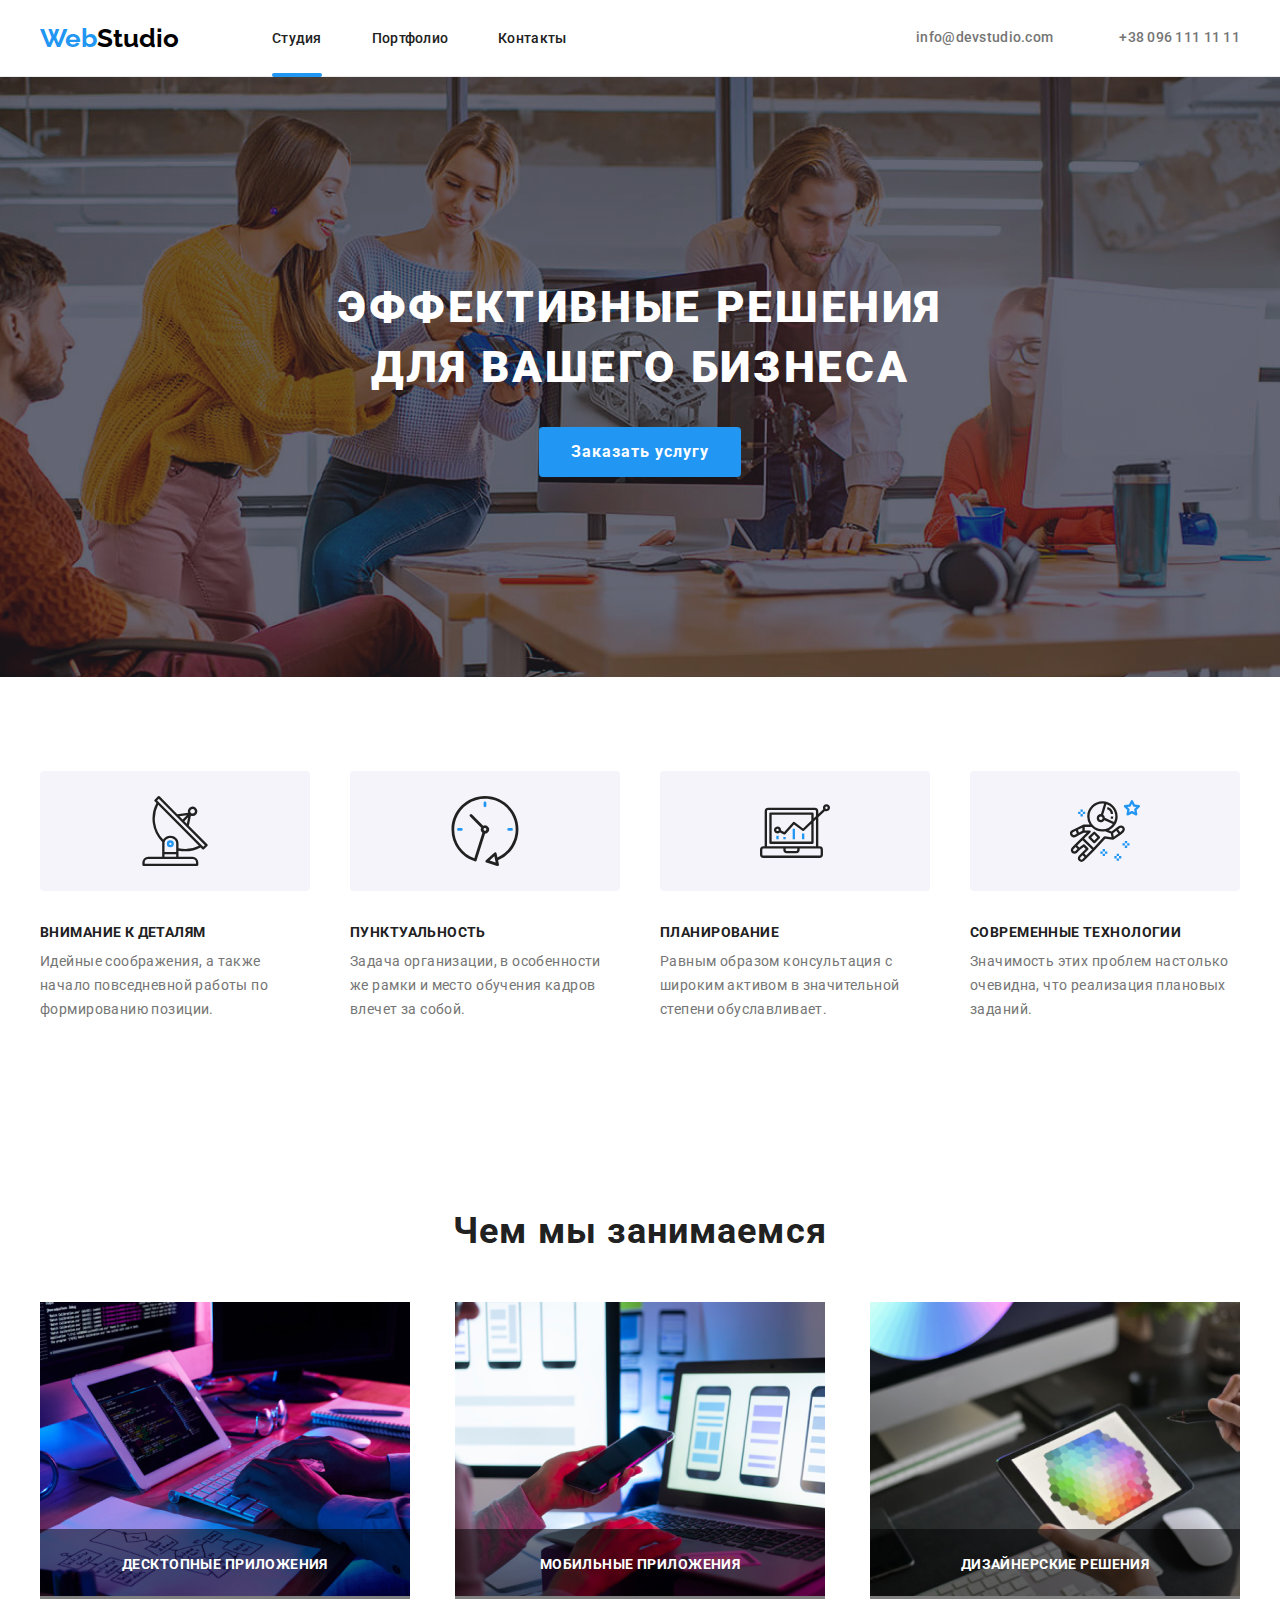
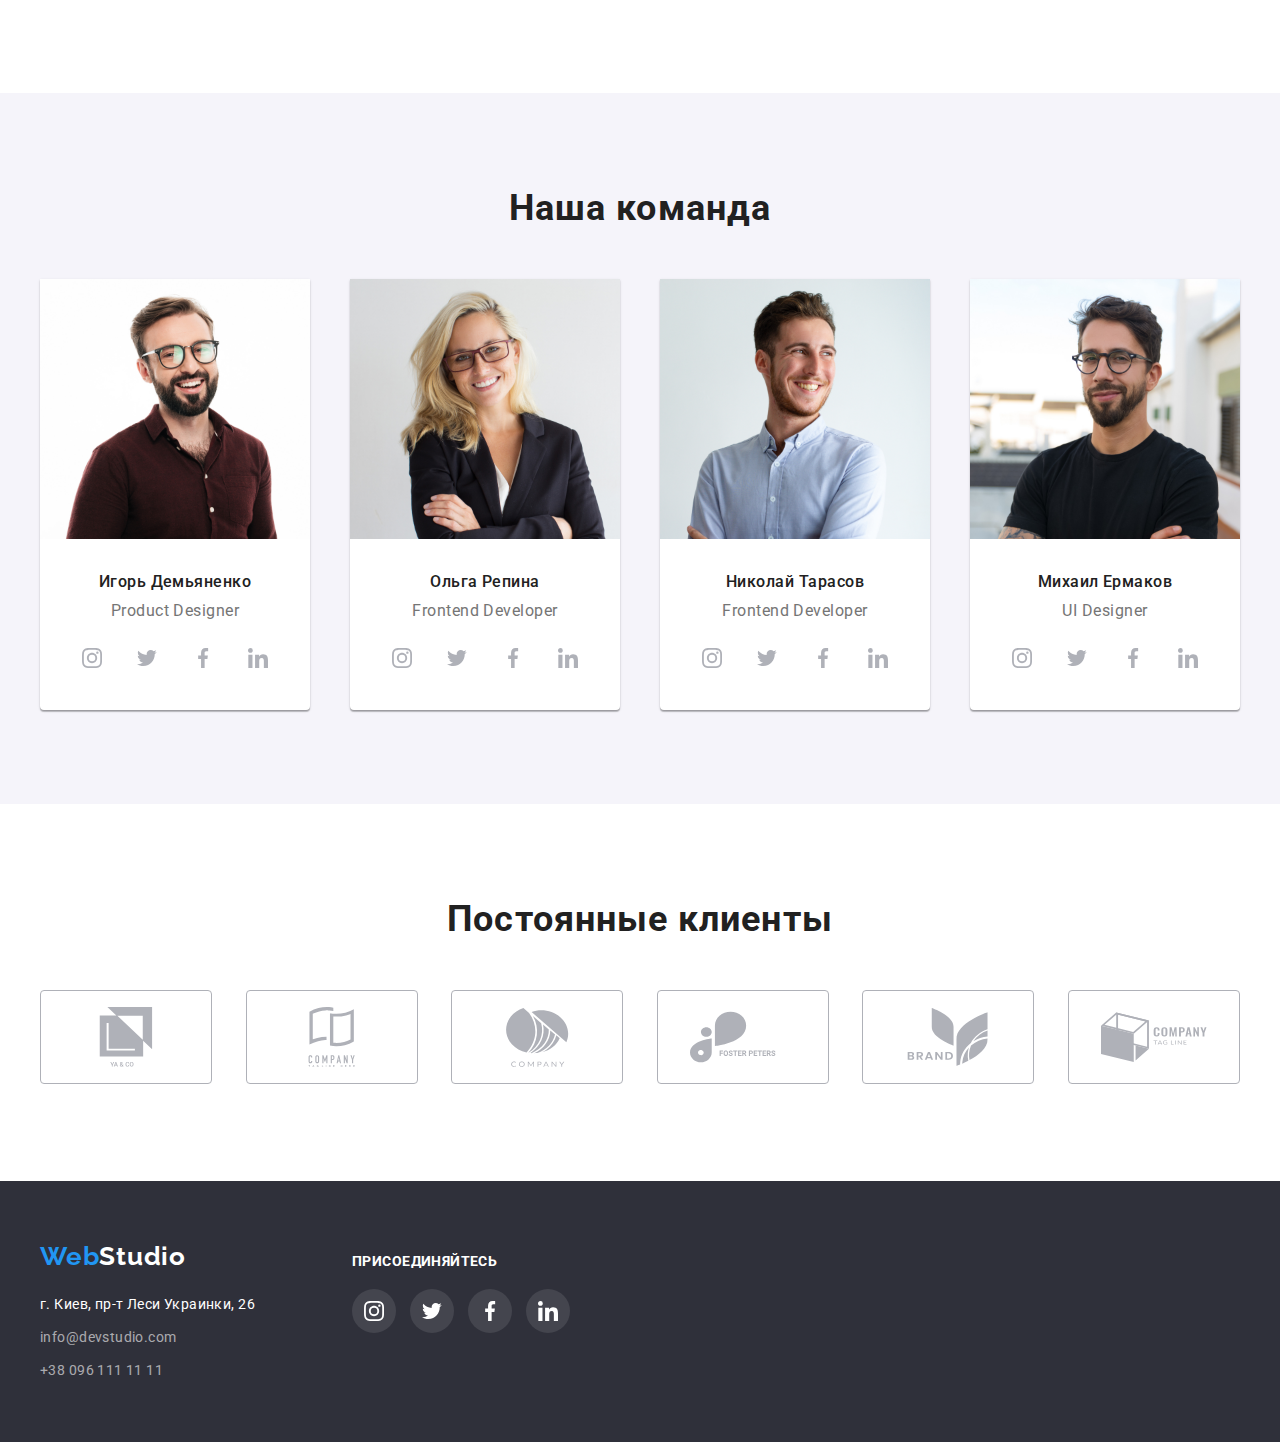
==== commit c94ca338: "иконки в футере" ====
--- a/index.html
+++ b/index.html
@@ -357,7 +357,7 @@
                     </li>
                 </ul>
             </div>
-        </div>    
+        </div>           
     </footer>
     <script src="./js/modal.js"></script>
 </body>
--- a/css/styles.css
+++ b/css/styles.css
@@ -437,7 +437,7 @@
     width: 44px;
     height: 44px;
     border-radius: 50%;
-    background-color: gray;
+    background: rgba(255, 255, 255, 0.1);
     }
     .sign-in-link:hover {
         background-color: #2196F3;
